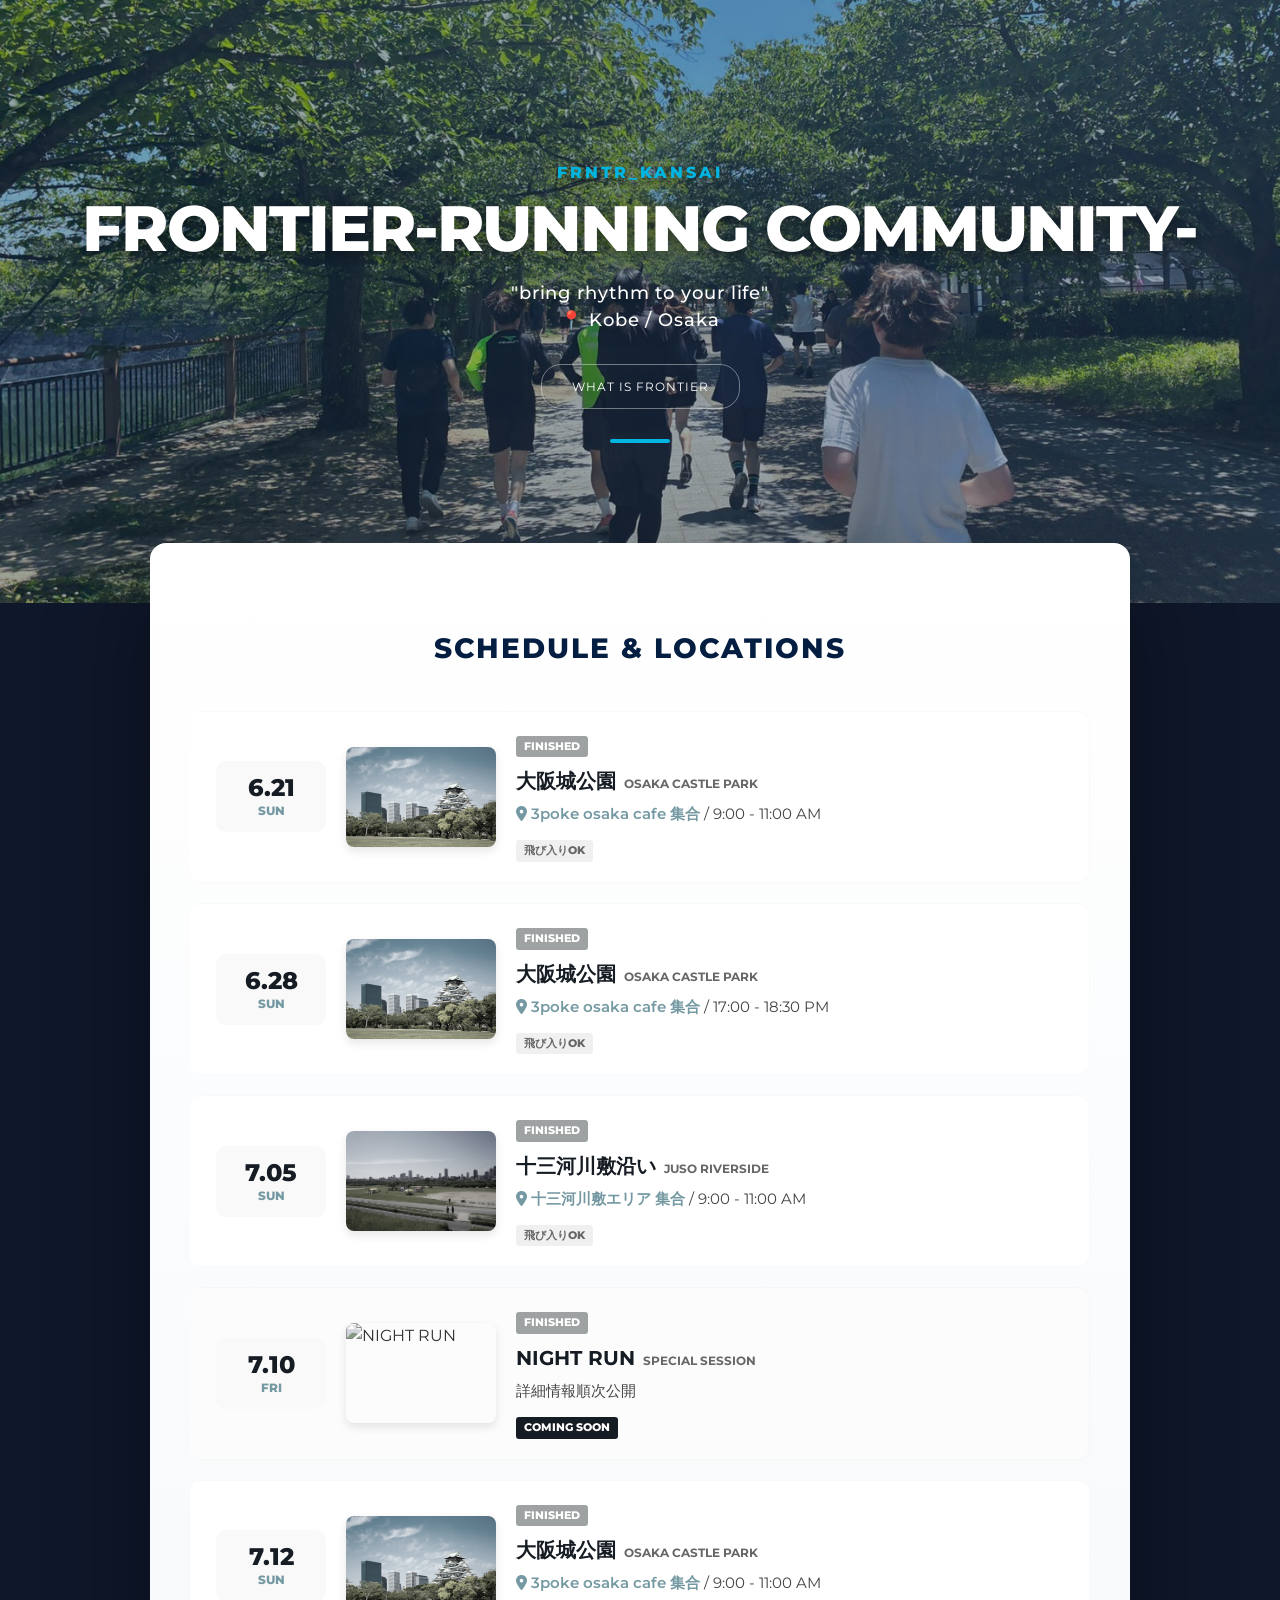
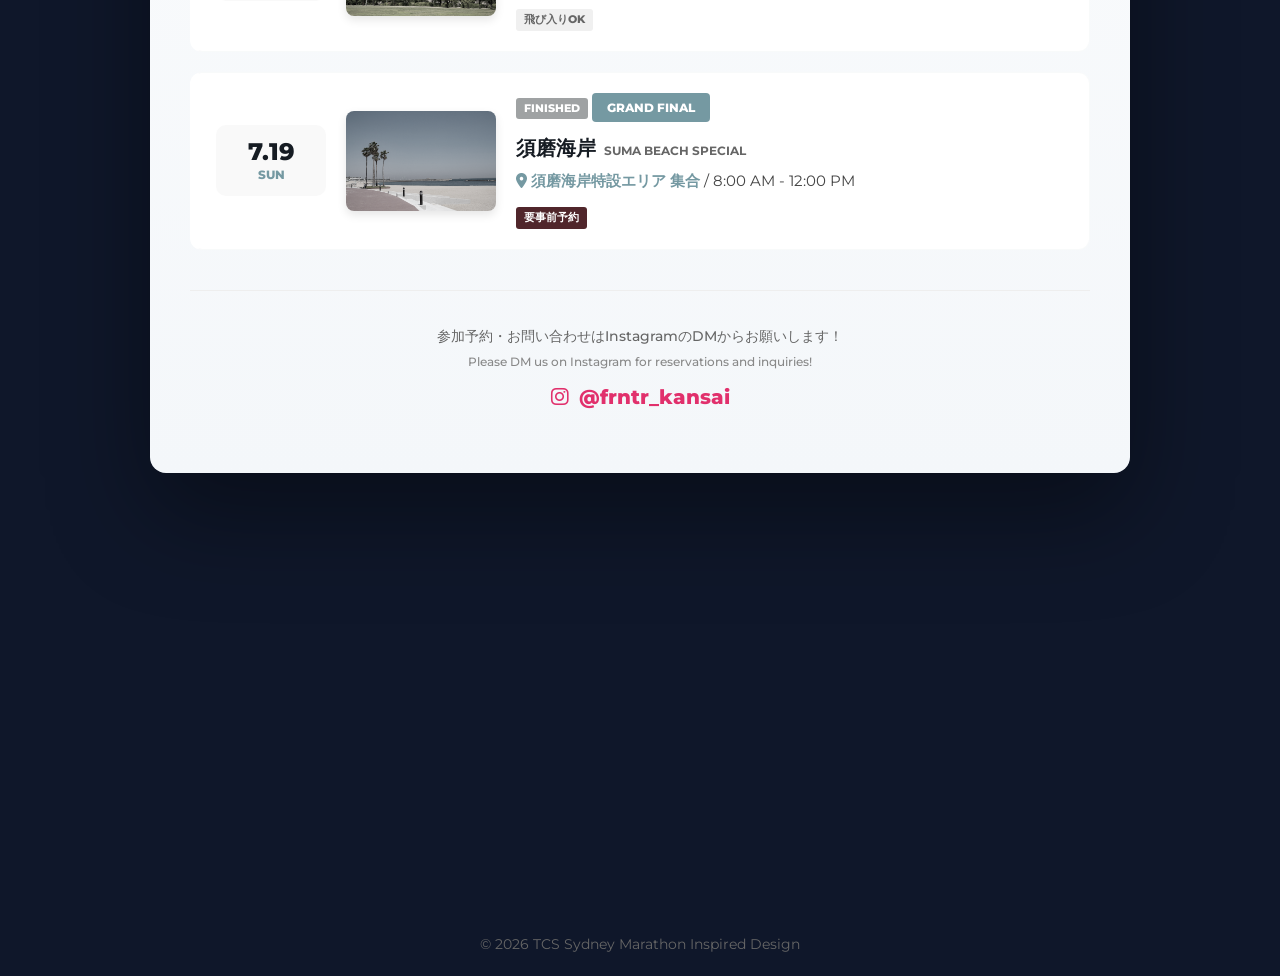
==== index.html @ 5703ff78 "Add files via upload" ====
<!DOCTYPE html>
<html lang="ja">
<head>
    <meta charset="UTF-8">
    <meta name="viewport" content="width=device-width, initial-scale=1.0">
    <title>Frontier-running community-</title>
    <meta name="description" content="Kobe & Osaka based international running community. Join us to bring rhythm to your life!">
    <meta property="og:title" content="Frontier-running community-">
    <meta property="og:description" content="国境を越えた情熱が交差するランニングコミュニティ。初心者歓迎！">
    <meta property="og:image" content="AdobeStock_267205066.jpeg">
    <link rel="stylesheet" href="style.css">
    <link href="https://fonts.googleapis.com/css2?family=Montserrat:wght@500;800&display=swap" rel="stylesheet">
    <link rel="stylesheet" href="https://cdnjs.cloudflare.com/ajax/libs/font-awesome/6.0.0/css/all.min.css">
</head>
<body>
    <!-- オープニングアニメーション -->
    <div id="intro-curtain">
        <div id="intro-logo">
            <div class="logo-main">Frontier-running community-</div>
            <div class="logo-sub">"bring rhythm to your life"</div>
        </div>
    </div>

    <header>
        <div class="brand-tag">frntr_kansai</div>
        <h1>Frontier-running community-</h1>
        <p class="subtitle">"bring rhythm to your life"<br>📍 Kobe / Osaka</p>

        <div class="header-controls">
            <a href="what-is-frontier.html" class="info-toggle" style="text-decoration: none;">What is FRONTIER</a>
        </div>
    </header>

    <div class="container">
        <h2 class="section-title reveal">SCHEDULE & LOCATIONS</h2>
        <!-- 6/21 -->
        <section class="event-date-section reveal" data-date="2026-06-21">
            <div class="date-badge">6.21 <span>SUN</span></div>
            <div class="event-image">
                <img src="AdobeStock_267205066.jpeg" alt="大阪城公園">
            </div>
            <div class="event-content">
                <h3>大阪城公園 <small>OSAKA CASTLE PARK</small></h3>
                <p class="event-description">
                    <a href="https://www.google.com/maps/search/?api=1&query=3poke+osaka+cafe" target="_blank" class="map-link">
                        <i class="fas fa-map-marker-alt"></i> 3poke osaka cafe 集合
                    </a> / 9:00 - 11:00 AM
                </p>
                <span class="tag">飛び入りOK</span>
            </div>
        </section>

        <!-- 6/28 -->
        <section class="event-date-section reveal" data-date="2026-06-28">
            <div class="date-badge">6.28 <span>SUN</span></div>
            <div class="event-image">
                <img src="AdobeStock_267205066.jpeg" alt="大阪城公園">
            </div>
            <div class="event-content">
                <h3>大阪城公園 <small>OSAKA CASTLE PARK</small></h3>
                <p class="event-description">
                    <a href="https://www.google.com/maps/search/?api=1&query=3poke+osaka+cafe" target="_blank" class="map-link">
                        <i class="fas fa-map-marker-alt"></i> 3poke osaka cafe 集合
                    </a> / 17:00 - 18:30 PM
                </p>
                <span class="tag">飛び入りOK</span>
            </div>
        </section>

        <!-- 7/5 -->
        <section class="event-date-section reveal" data-date="2026-07-05">
            <div class="date-badge">7.05 <span>SUN</span></div>
            <div class="event-image">
                <img src="650x450_19830763.jpg" alt="十三河川敷沿い">
            </div>
            <div class="event-content">
                <h3>十三河川敷沿い <small>JUSO RIVERSIDE</small></h3>
                <p class="event-description">
                    <a href="https://www.google.com/maps/search/?api=1&query=十三河川敷" target="_blank" class="map-link">
                        <i class="fas fa-map-marker-alt"></i> 十三河川敷エリア 集合
                    </a> / 9:00 - 11:00 AM
                </p>
                <span class="tag">飛び入りOK</span>
            </div>
        </section>

        <!-- 7/10 -->
        <section class="event-date-section night reveal" data-date="2026-07-10">
            <div class="date-badge">7.10 <span>FRI</span></div>
            <div class="event-image">
                <img src="Gemini_Generated_Image_w4mjiow4mjiow4mj.png" alt="NIGHT RUN">
            </div>
            <div class="event-content">
                <h3>NIGHT RUN <small>SPECIAL SESSION</small></h3>
                <p class="event-description">詳細情報順次公開</p>
                <span class="tag coming">COMING SOON</span>
            </div>
        </section>

        <!-- 7/12 -->
        <section class="event-date-section reveal" data-date="2026-07-12">
            <div class="date-badge">7.12 <span>SUN</span></div>
            <div class="event-image">
                <img src="AdobeStock_267205066.jpeg" alt="大阪城公園">
            </div>
            <div class="event-content">
                <h3>大阪城公園 <small>OSAKA CASTLE PARK</small></h3>
                <p class="event-description">
                    <a href="https://www.google.com/maps/search/?api=1&query=3poke+osaka+cafe" target="_blank" class="map-link">
                        <i class="fas fa-map-marker-alt"></i> 3poke osaka cafe 集合
                    </a> / 9:00 - 11:00 AM
                </p>
                <span class="tag">飛び入りOK</span>
            </div>
        </section>

        <!-- 7/19 -->
        <section class="event-date-section final reveal" data-date="2026-07-19">
            <div class="date-badge">7.19 <span>SUN</span></div>
            <div class="event-image">
                <img src="4d232b6a2aa50abd067866c3832c8145.jpg" alt="須磨海岸">
            </div>
            <div class="event-content">
                <div class="status-tag">GRAND FINAL</div>
                <h3>須磨海岸 <small>SUMA BEACH SPECIAL</small></h3>
                <p class="event-description">
                    <a href="https://www.google.com/maps/search/?api=1&query=須磨海岸" target="_blank" class="map-link">
                        <i class="fas fa-map-marker-alt"></i> 須磨海岸特設エリア 集合
                    </a> / 8:00 AM - 12:00 PM
                </p>
                <span class="tag alert">要事前予約</span>
            </div>
        </section>

        <div class="social-section">
            <p>
                参加予約・お問い合わせはInstagramのDMからお願いします！<br>
                <small>Please DM us on Instagram for reservations and inquiries!</small>
            </p>
            <a href="https://www.instagram.com/frntr_kansai/" class="instagram-link" target="_blank">
                <i class="fab fa-instagram"></i> @frntr_kansai
            </a>
        </div>
    </div>

    <!-- Mood Carousel Section (白い枠の外へ移動) -->
    <div class="mood-carousel-container reveal">
        <div class="carousel-track">
            <div class="carousel-item"><img src="S__71516165_0.jpg" alt="Vibe"></div>
            <div class="carousel-item"><img src="S__71516172_0.jpg" alt="Vibe"></div>
            <div class="carousel-item"><img src="S__71516169_0.jpg" alt="Vibe"></div>
            <div class="carousel-item"><img src="S__71516171_0.jpg" alt="Vibe"></div>
            <!-- 無限ループ用の複製 -->
            <div class="carousel-item"><img src="S__71516165_0.jpg" alt="Vibe"></div>
            <div class="carousel-item"><img src="S__71516172_0.jpg" alt="Vibe"></div>
            <div class="carousel-item"><img src="S__71516169_0.jpg" alt="Vibe"></div>
            <div class="carousel-item"><img src="S__71516171_0.jpg" alt="Vibe"></div>
        </div>
    </div>

    <footer style="text-align: center; padding: 20px; color: #666; font-size: 14px;">
        &copy; 2026 TCS Sydney Marathon Inspired Design
    </footer>

    <script>
        const observer = new IntersectionObserver((entries) => {
            entries.forEach(entry => {
                if (entry.isIntersecting) {
                    entry.target.classList.add('active');
                }
            });
        }, { threshold: 0.1 });

        document.querySelectorAll('.reveal').forEach(el => observer.observe(el));

        // Dynamic Event Status Logic
        const now = new Date();
        now.setHours(0, 0, 0, 0); // 今日の0時を設定
        let nextFound = false;

        document.querySelectorAll('.event-date-section').forEach(section => {
            const eventDate = new Date(section.dataset.date);
            const content = section.querySelector('.event-content');
            const statusTag = document.createElement('span');
            statusTag.className = 'tag dynamic-status';

            if (eventDate < now) {
                statusTag.textContent = 'Finished';
                statusTag.classList.add('finished');
                section.classList.add('past-event');
                content.prepend(statusTag);
            } else if (!nextFound) {
                statusTag.textContent = 'Next';
                statusTag.classList.add('next');
                content.prepend(statusTag);
                nextFound = true;
            }
        });
    </script>
</body>
</html>
---- style.css ----
:root {
    --primary-navy: #041e42;
    --accent-blue: #00b5e2;
    --bg-light: #f8f9fa;
    --text-dark: #333;
    --transition-speed: 0.6s;
}

body {
    font-family: 'Montserrat', 'Helvetica Neue', Arial, 'Hiragino Kaku Gothic ProN', "Meiryo", sans-serif;
    font-display: swap;
    margin: 0;
    padding: 0;
    background-color: #0f172a; /* 視認性を高めた深めのネイビー */
    color: var(--text-dark);
    line-height: 1.6;
    overflow-x: hidden;
    scroll-behavior: smooth;
}
header {
    background-color: var(--primary-navy);
    background-image: linear-gradient(rgba(4, 30, 66, 0.4), rgba(4, 30, 66, 0.4)), url('S__71516164_0.jpg');
    background-size: cover;
    background-position: center;
    color: white;
    text-align: center;
    padding: 160px 20px;
    text-transform: uppercase;
    position: relative;
    overflow: hidden;
}

header::before {
    content: '';
    position: absolute;
    top: 0;
    left: 0;
    right: 0;
    bottom: 0;
    background-image: linear-gradient(rgba(4, 30, 66, 0.4), rgba(4, 30, 66, 0.4)), url('S__71712775.jpg');
    background-size: cover;
    background-position: center;
    z-index: 0;
    opacity: 0;
    animation: headerFade 12s infinite;
}

@keyframes headerFade {
    0%, 45% { opacity: 0; }
    55%, 90% { opacity: 1; }
    100% { opacity: 0; }
}

header::after {
    content: '';
    display: block;
    width: 60px;
    height: 4px;
    background: var(--accent-blue);
    margin: 30px auto 0;
    border-radius: 2px;
    position: relative;
    z-index: 1;
}

/* Entrance Animations */
header .brand-tag, header h1, header .subtitle, header .header-controls {
    animation: fadeDown 1s ease-out forwards;
    opacity: 0;
    text-shadow: 0 4px 15px rgba(0,0,0,0.5);
    position: relative;
    z-index: 1;
    pointer-events: none; /* アニメーション完了までクリック不可 */
}
/* カーテンが上がる2.2s〜3.0sに合わせて開始 */
header .brand-tag { animation-delay: 2.5s; }
header h1 { animation-delay: 2.7s; }
header .subtitle { animation-delay: 2.9s; }
header .header-controls { animation-delay: 3.1s; }

@keyframes fadeDown {
    from { opacity: 0; transform: translateY(-20px); }
    to { opacity: 1; transform: translateY(0); pointer-events: auto; }
}
.brand-tag { font-size: 16px; font-weight: 800; color: var(--accent-blue); letter-spacing: 3px; margin-bottom: 10px; }
h1 { margin: 0; font-size: clamp(32px, 8vw, 64px); font-weight: 800; letter-spacing: -0.03em; line-height: 1.0; }
.subtitle { font-size: 18px; margin-top: 20px; opacity: 0.9; font-weight: 500; line-height: 1.5; text-transform: none; letter-spacing: 0.05em; }

.header-controls {
    margin-top: 30px;
    display: flex;
    flex-direction: column;
    align-items: center;
    gap: 15px;
}
.info-toggle {
    background: transparent;
    border: 1px solid rgba(255, 255, 255, 0.4);
    color: white;
    padding: 12px 30px;
    border-radius: 20px;
    cursor: pointer;
    font-family: inherit;
    font-size: 12px;
    letter-spacing: 1px;
    transition: all 0.4s cubic-bezier(0.165, 0.84, 0.44, 1);
}
.info-toggle:hover { background: white; color: var(--primary-navy); transform: scale(1.05); }

.section-title {
    color: var(--primary-navy);
    font-size: 28px;
    margin-bottom: 40px;
    font-weight: 800;
    text-transform: uppercase;
    text-align: center;
    letter-spacing: 2px;
}

.container {
    max-width: 900px;
    margin: -60px auto 80px;
    /* 単なる白から、清潔感のある非常に薄い青のグラデーションへ */
    background: linear-gradient(180deg, #ffffff 0%, #f4f7fa 100%);
    padding: 60px 40px;
    border-radius: 16px;
    box-shadow: 0 40px 100px rgba(0, 0, 0, 0.4);
    position: relative;
    z-index: 10;
}

.event-date-section {
    display: flex;
    align-items: center;
    padding: 20px;
    margin-bottom: 20px;
    border-radius: 12px;
    background: white; /* カード本体を純白にして浮かび上がらせる */
    border: 1px solid rgba(0, 181, 226, 0.05);
    border-left: 6px solid transparent; /* ホバー時のアクセント用 */
    gap: 20px;
    transition: all 0.3s ease;
}
.event-date-section:hover {
    transform: translateX(10px) translateY(-5px);
    border-left-color: var(--accent-blue);
    box-shadow: 20px 20px 40px rgba(0, 0, 0, 0.1);
}

.date-badge {
    min-width: 90px;
    padding: 15px 10px;
    background: var(--bg-light);
    border-radius: 10px;
    text-align: center;
    font-size: 24px;
    font-weight: 800;
    color: var(--primary-navy);
    line-height: 1;
    transition: all 0.3s ease;
}
.date-badge span {
    display: block;
    font-size: 12px;
    color: var(--accent-blue);
    margin-top: 5px;
}
.event-date-section:hover .date-badge { background: var(--primary-navy); color: white; }

.event-content { flex-grow: 1; }
.event-content h3 { margin: 0; font-size: 20px; color: var(--primary-navy); display: flex; align-items: baseline; gap: 8px; }
.event-content h3 small { font-size: 12px; color: #666; }
.event-description { margin: 5px 0 10px; font-size: 15px; color: #444; }

.event-image {
    width: 150px;
    height: 100px;
    flex-shrink: 0;
    border-radius: 8px;
    overflow: hidden;
    box-shadow: 0 4px 10px rgba(0,0,0,0.1);
}
.event-image img {
    width: 100%;
    height: 100%;
    object-fit: cover;
    transition: transform 0.5s ease;
}
.event-date-section:hover .event-image img { transform: scale(1.1); }

/* Community Mood Carousel */
.mood-carousel-container {
    width: 100%;
    overflow: hidden;
    background: rgba(0, 0, 0, 0.2); /* 少し背景を透かして馴染ませる */
    padding: 40px 0;
    margin: 40px 0 80px 0;
    position: relative;
}
.carousel-track {
    display: flex;
    width: calc(300px * 8); /* 4枚 × 2セット */
    animation: scroll 20s linear infinite;
}
.carousel-item {
    width: 300px;
    height: 200px;
    flex-shrink: 0;
    padding: 0 10px;
}
.carousel-item img {
    width: 100%;
    height: 100%;
    object-fit: cover;
    border-radius: 10px;
    filter: grayscale(0.3);
    transition: 0.3s;
}
.carousel-item img:hover { filter: grayscale(0); transform: scale(1.05); }

@keyframes scroll {
    0% { transform: translateX(0); }
    100% { transform: translateX(calc(-300px * 4)); }
}

/* Photo Grid System */
.photo-feature-grid {
    display: grid;
    grid-template-columns: repeat(3, 1fr);
    gap: 15px;
    margin-bottom: 50px;
}
.photo-item {
    height: 200px;
    border-radius: 12px;
    overflow: hidden;
    box-shadow: 0 10px 20px rgba(0,0,0,0.1);
}
.photo-item img {
    width: 100%;
    height: 100%;
    object-fit: cover;
    transition: transform 0.5s ease;
}
.photo-item:hover img { transform: scale(1.08); }
.photo-item.wide { grid-column: span 2; }

.mid-page-image {
    width: 100%;
    border-radius: 12px;
    margin: 40px 0;
    box-shadow: 0 15px 35px rgba(0,0,0,0.15);
}

.map-link {
    color: var(--accent-blue);
    text-decoration: none;
    font-weight: 600;
    transition: opacity 0.3s;
}
.map-link:hover { opacity: 0.7; text-decoration: underline; }

.tag {
    display: inline-block;
    font-size: 11px;
    font-weight: 800;
    padding: 2px 8px;
    border-radius: 3px;
    background: #f0f0f0;
    color: #666;
    text-transform: uppercase;
}
.tag.coming { background: var(--primary-navy); color: white; }
.tag.alert { background: #d0021b; color: white; }
.tag.next { background: #2ecc71; color: white; margin-bottom: 8px; }
.tag.finished { background: #95a5a6; color: white; margin-bottom: 8px; }

.event-date-section.past-event {
    opacity: 0.6;
    filter: grayscale(0.8);
}

.event-date-section.night { background-color: #fcfcfc; }

.status-tag {
    display: inline-block;
    background: var(--accent-blue);
    color: white;
    padding: 5px 15px;
    font-weight: 800;
    font-size: 12px;
    margin-bottom: 10px;
    border-radius: 4px;
}

.social-section {
    margin-top: 40px;
    padding-top: 20px;
    border-top: 1px solid #eee;
    text-align: center;
}
.social-section p {
    font-size: 14px;
    color: #666;
    margin-bottom: 10px;
    font-weight: 500;
}
.social-section small { display: block; margin-top: 5px; color: #888; font-size: 12px; }
.instagram-link {
    color: #E1306C; /* Instagramのブランドカラー */
    text-decoration: none;
    font-weight: 800;
    font-size: 20px;
    display: inline-flex;
    align-items: center;
    gap: 10px;
    transition: transform 0.3s ease;
}
.instagram-link:hover {
    transform: scale(1.05);
}

.btn {
    display: inline-block;
    min-width: 250px;
    margin: 30px auto 0;
    padding: 18px 30px;
    background-color: var(--accent-blue);
    color: white;
    text-align: center;
    text-decoration: none;
    font-weight: 800;
    border-radius: 50px;
    font-size: 18px;
    transition: all 0.3s ease;
    text-transform: uppercase;
    border: none;
    cursor: pointer;
}
.btn:hover { background-color: #0094ba; transform: translateY(-2px); box-shadow: 0 5px 15px rgba(0,181,226,0.4); }

/* Scroll Reveal */
.reveal {
    opacity: 0;
    transform: translateY(30px);
    transition: opacity var(--transition-speed) ease-out, transform var(--transition-speed) ease-out;
}
.reveal.active {
    opacity: 1;
    transform: translateY(0);
}

@media (max-width: 600px) {
    .event-date-section {
        flex-direction: column;
        gap: 15px;
    }
    .event-image {
        width: 100%;
        height: 180px;
    }
    .photo-feature-grid {
        grid-template-columns: 1fr 1fr;
    }
}

/* --- Opening Animation Styles --- */
#intro-curtain {
    position: fixed;
    top: 0;
    left: 0;
    width: 100%;
    height: 100%;
    background-color: var(--primary-navy);
    z-index: 10000; /* 全ての要素の上に配置 */
    display: flex;
    justify-content: center;
    align-items: center;
    animation: liftUp 0.8s cubic-bezier(0.85, 0, 0.15, 1) 2.2s forwards, 
               hideIntro 0s forwards 3.0s;
}
@keyframes hideIntro {
    to { pointer-events: none; visibility: hidden; }
}
#intro-logo {
    color: white;
    text-align: center;
    opacity: 0;
    animation: logoFade 1s ease-out 0.5s forwards;
}
.logo-main {
    font-size: clamp(24px, 6vw, 42px);
    font-weight: 800;
    letter-spacing: 2px;
    margin-bottom: 10px;
    text-transform: uppercase;
}
.logo-sub {
    font-size: clamp(14px, 3vw, 18px);
    font-weight: 500;
    letter-spacing: 1px;
    opacity: 0.8;
}
@keyframes logoFade {
    to { opacity: 1; transform: translateY(-5px); }
}
@keyframes liftUp {
    to { transform: translateY(-100%); }
}
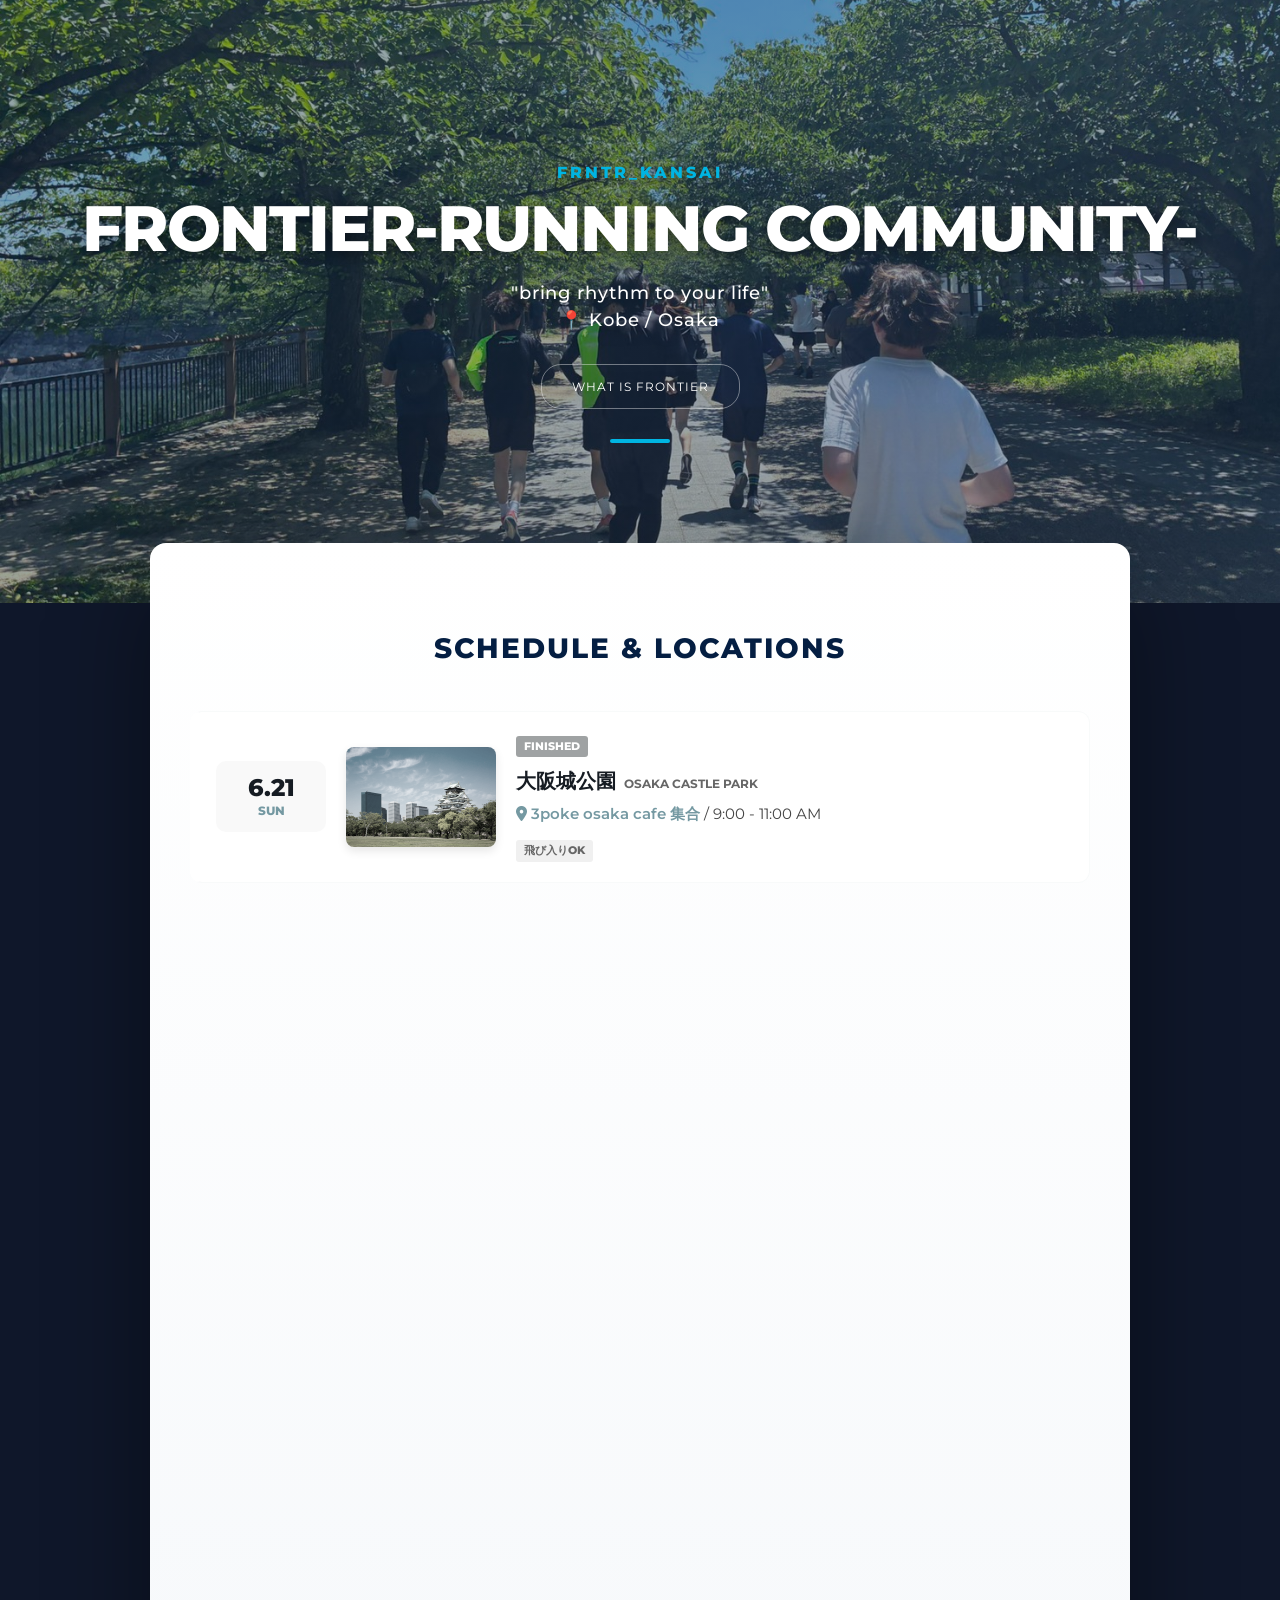
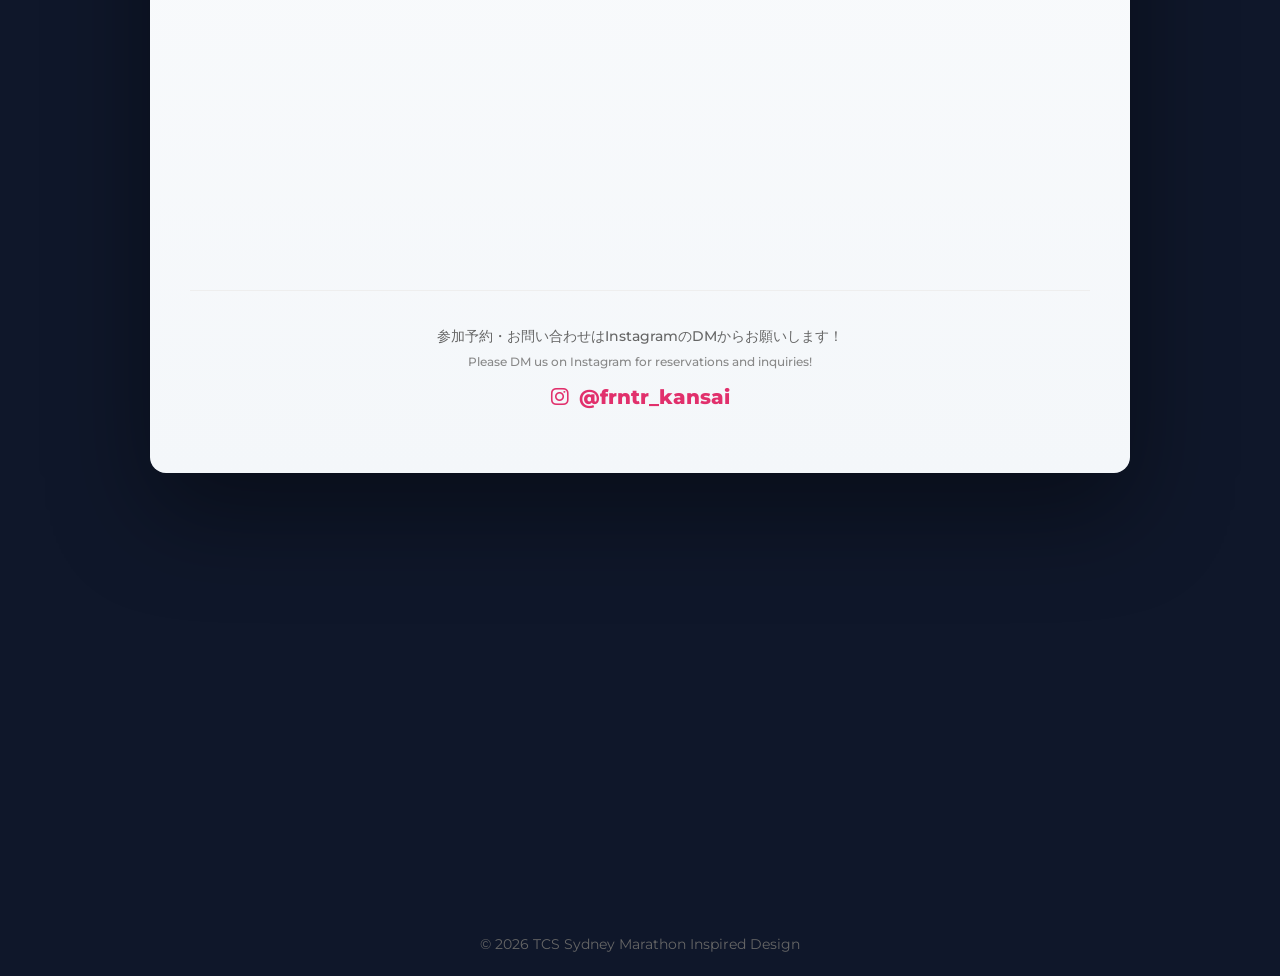
==== commit 2986f64d: "Fix HTML encoding issues and restore original content" ====
--- a/index.html
+++ b/index.html
@@ -59,8 +59,8 @@
             <div class="event-content">
                 <h3>大阪城公園 <small>OSAKA CASTLE PARK</small></h3>
                 <p class="event-description">
-                    <a href="https://www.google.com/maps/search/?api=1&query=3poke+osaka+cafe" target="_blank" class="map-link">
-                        <i class="fas fa-map-marker-alt"></i> 3poke osaka cafe 集合
+                    <a href="https://www.google.com/maps/search/?api=1&query=大阪乗公園+噴水公園" target="_blank" class="map-link">
+                        <i class="fas fa-map-marker-alt"></i> 噴水公園 集合
                     </a> / 17:00 - 18:30 PM
                 </p>
                 <span class="tag">飛び入りOK</span>
@@ -198,4 +198,4 @@
         });
     </script>
 </body>
-</html>+</html>
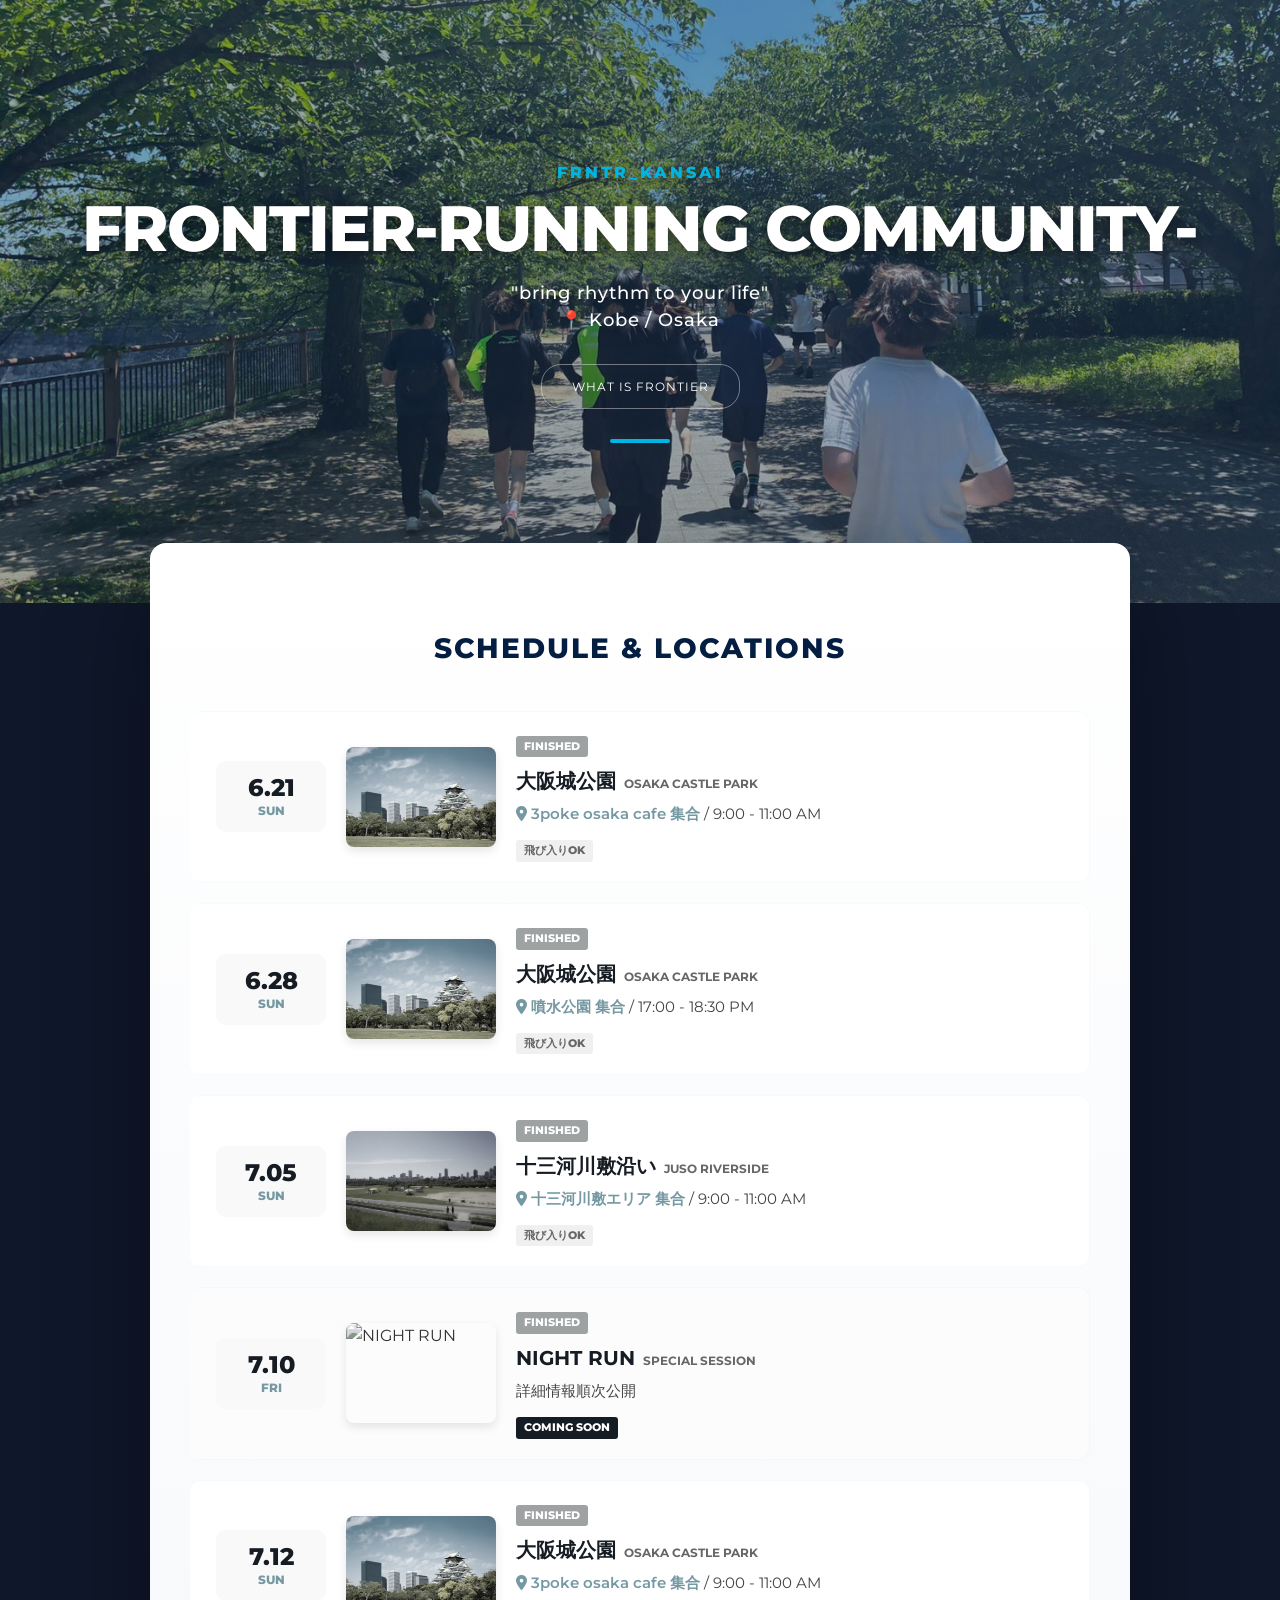
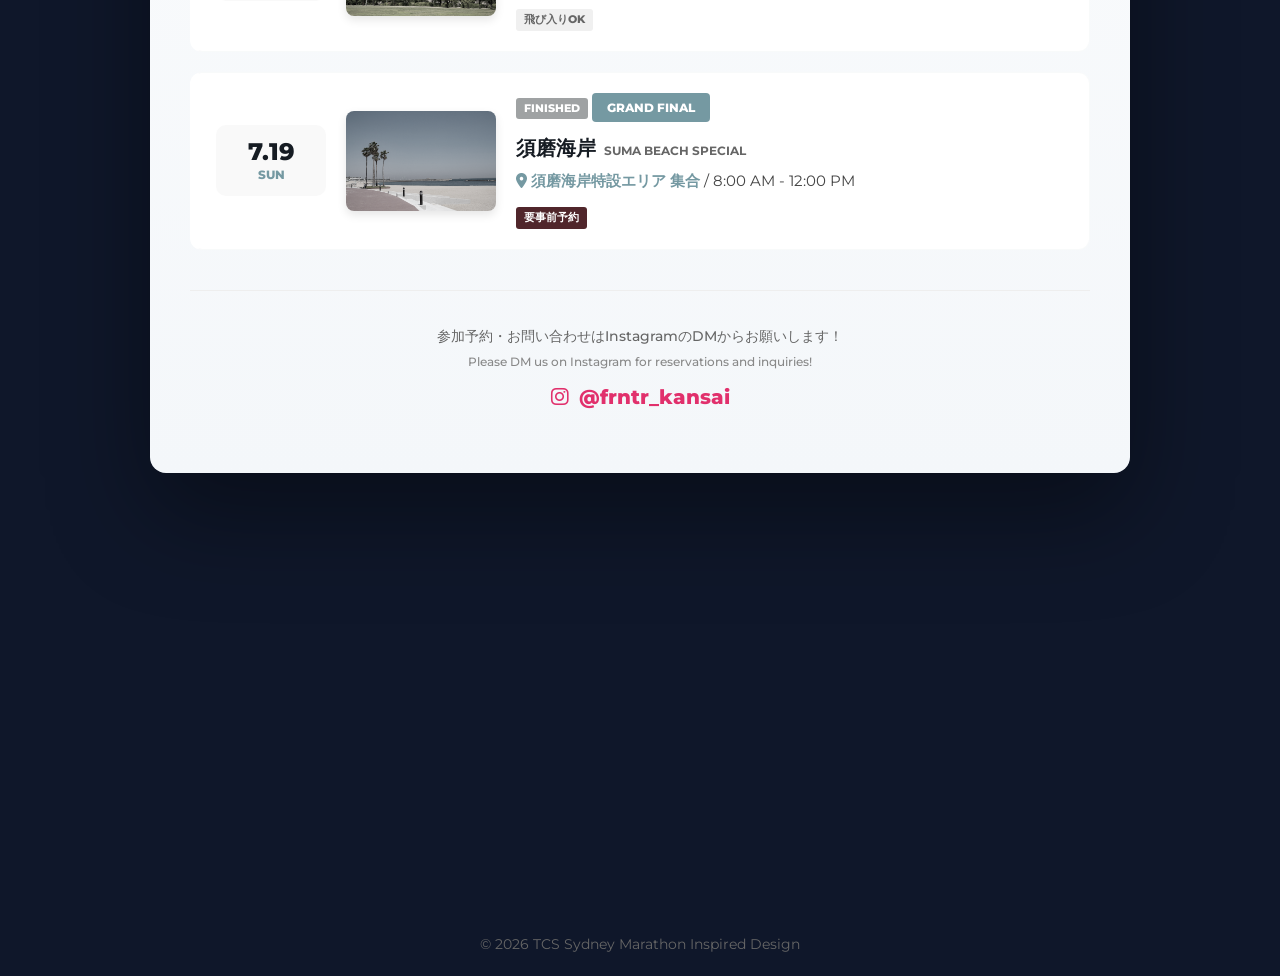
==== commit 14f73538: "Update index.html" ====
--- a/index.html
+++ b/index.html
@@ -59,7 +59,7 @@
             <div class="event-content">
                 <h3>大阪城公園 <small>OSAKA CASTLE PARK</small></h3>
                 <p class="event-description">
-                    <a href="https://www.google.com/maps/search/?api=1&query=大阪乗公園+噴水公園" target="_blank" class="map-link">
+                    <a href="https://www.google.com/maps/search/?api=1&query=大阪城公園+噴水公園" target="_blank" class="map-link">
                         <i class="fas fa-map-marker-alt"></i> 噴水公園 集合
                     </a> / 17:00 - 18:30 PM
                 </p>
